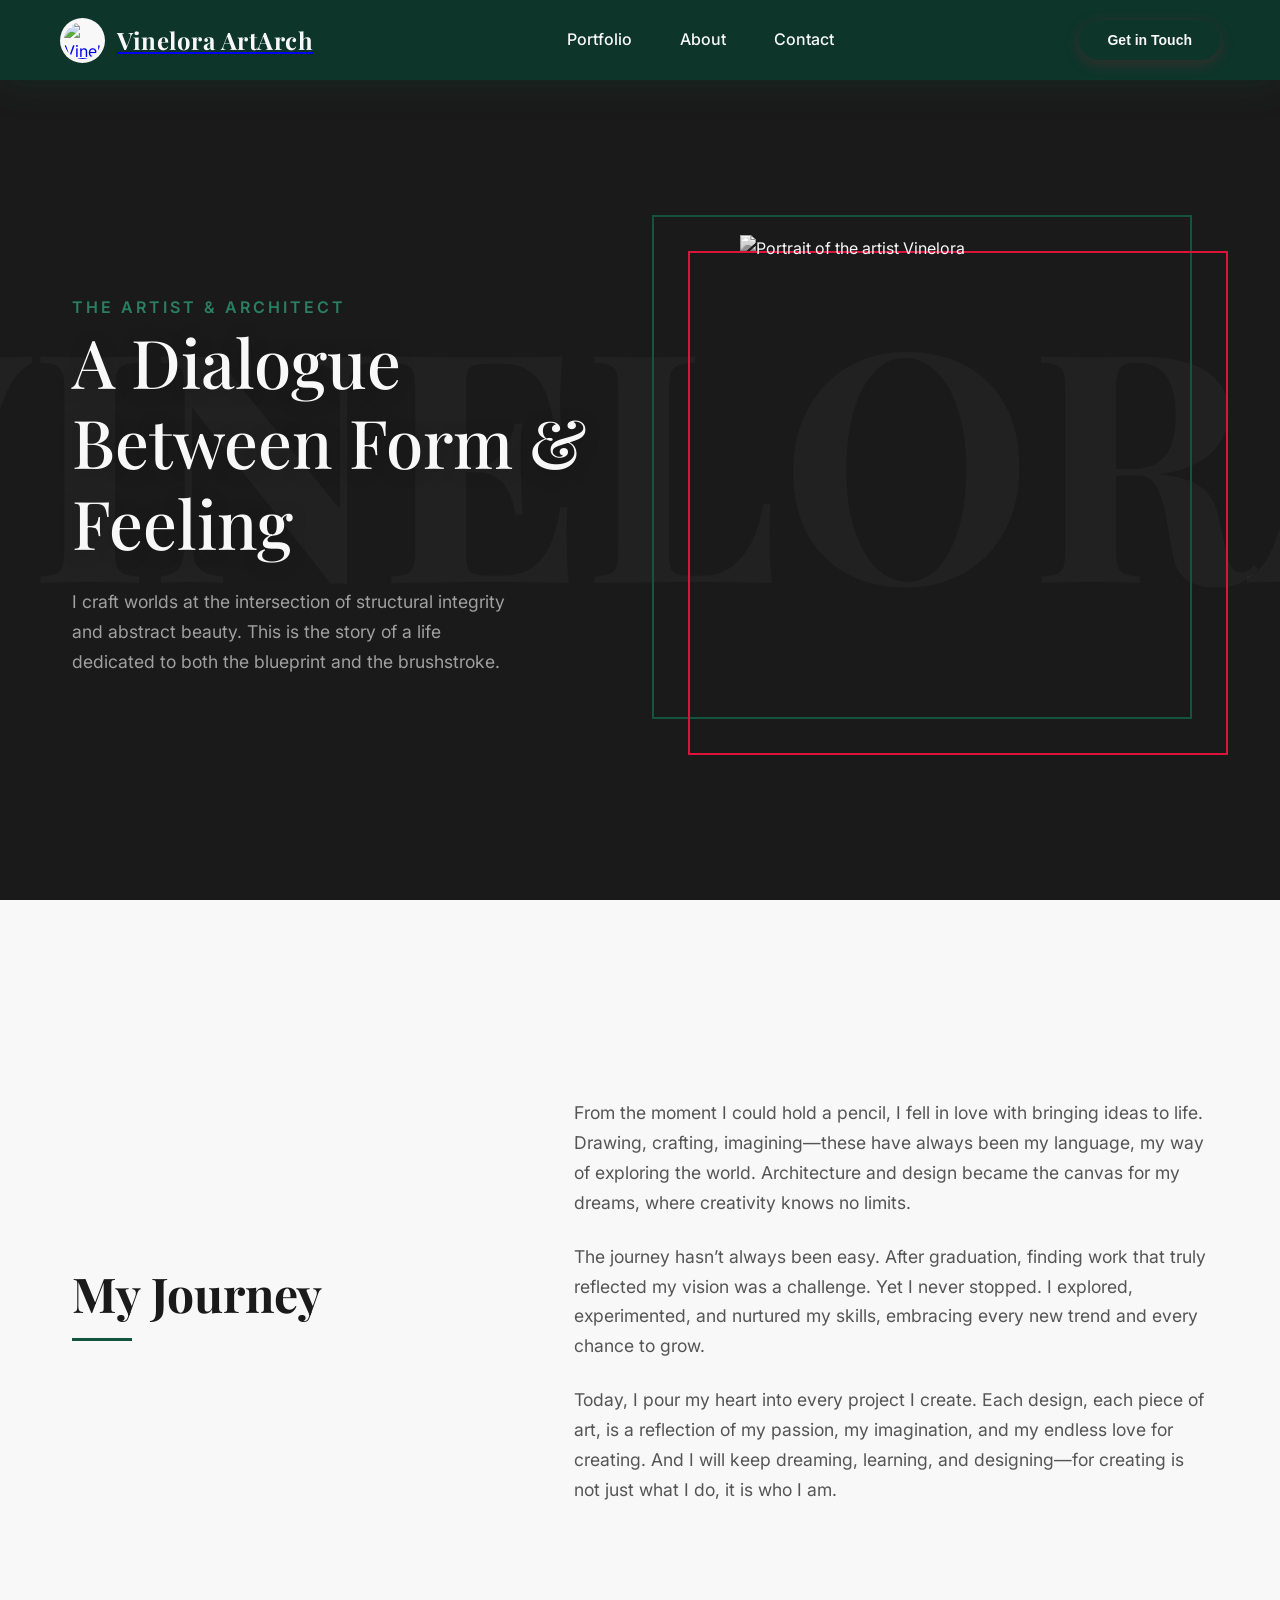
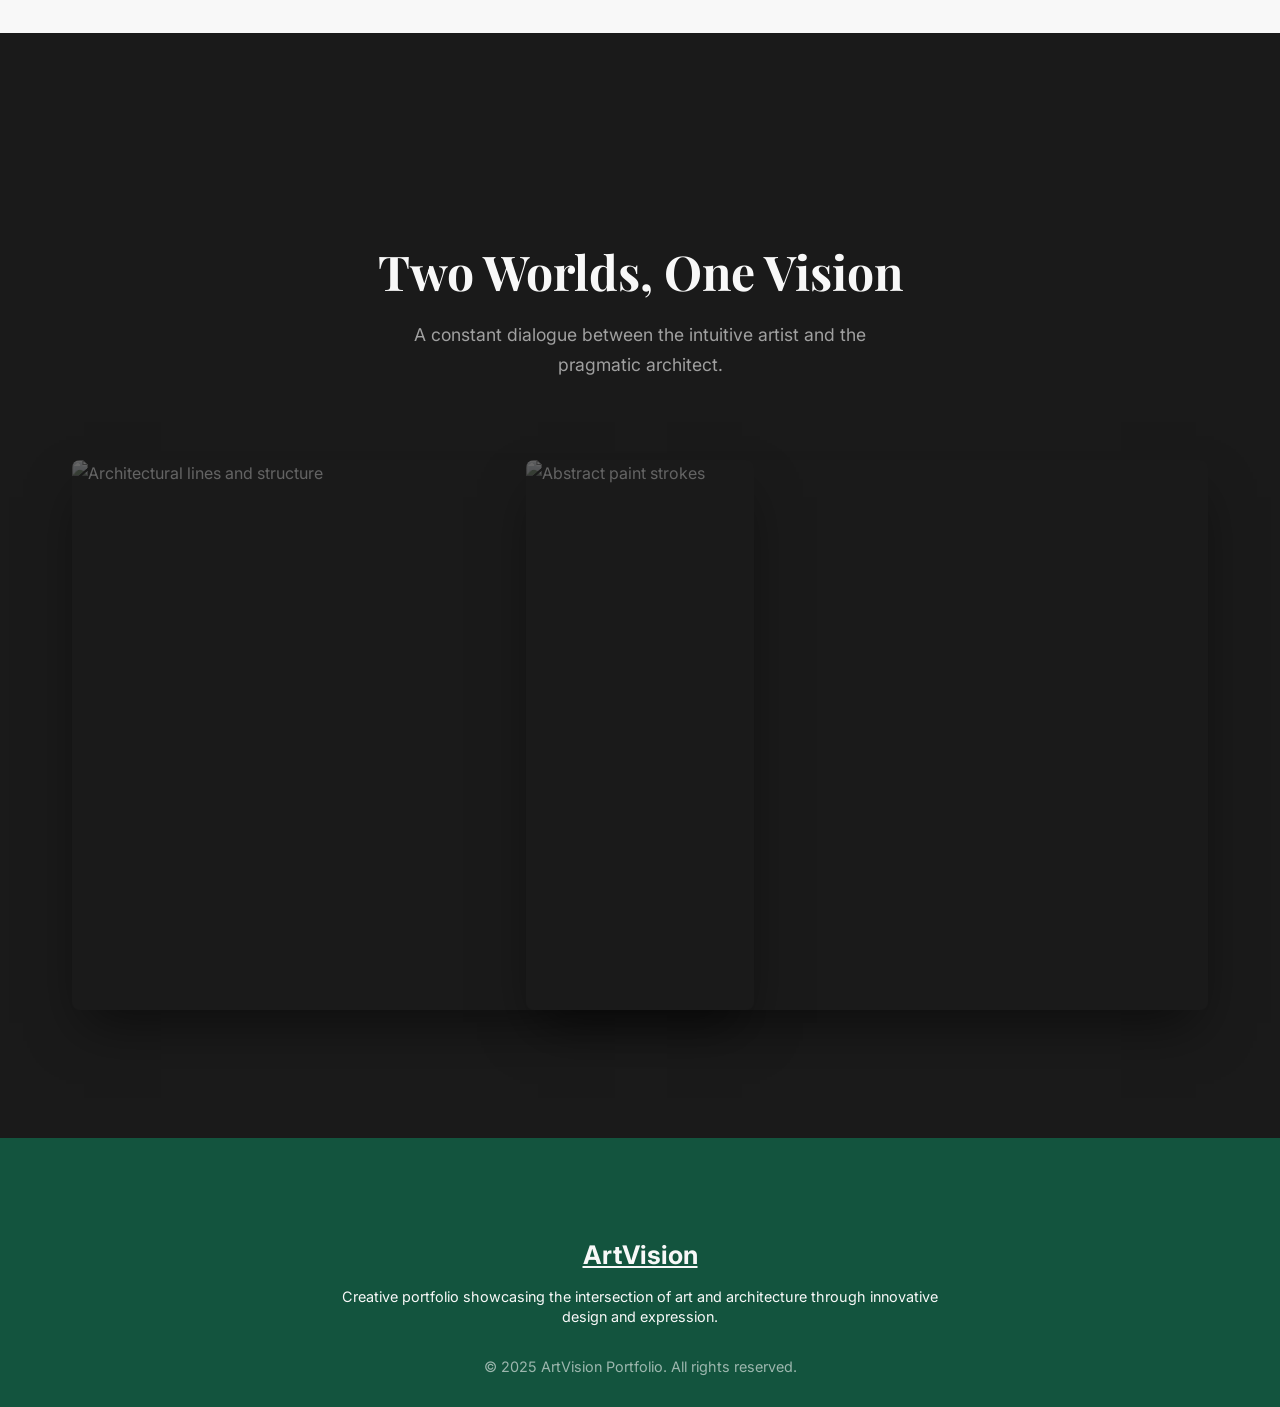
==== AboutPage.html @ 187bf1b3 "Initial commit" ====
<!DOCTYPE html>
<html lang="en">
<head>
    <meta charset="UTF-8">
    <meta name="viewport" content="width=device-width, initial-scale=1.0">
    <title>Vinelora - The Artist & Architect</title>
    <style>
        @import url('https://fonts.googleapis.com/css2?family=Playfair+Display:wght@500;700&family=Inter:wght@300;400;600&display=swap' );

        :root {
            --color-white: #f8f8f8;
            --color-dark-gray: #1a1a1a;
            --color-primary: #13543E;
            --color-accent: #dc143c;
            --color-light-accent: #2A7F62;
            --color-text-muted: #a0a0a0;
            --font-primary: 'Playfair Display', serif;
            --font-secondary: 'Inter', sans-serif;
        }

        * { margin: 0; padding: 0; box-sizing: border-box; }

        body {
            background-color: var(--color-dark-gray);
            color: var(--color-white);
            font-family: var(--font-secondary);
            line-height: 1.7;
            overflow-x: hidden;
        }

        .container {
            max-width: 1200px;
            margin: 0 auto;
            padding: 0 2rem;
            margin-top: 70px;
        }

        /* --- Animations --- */
        @keyframes slideInUp {
            from { opacity: 0; transform: translateY(50px); }
            to { opacity: 1; transform: translateY(0); }
        }
        @keyframes fadeIn {
            from { opacity: 0; }
            to { opacity: 1; }
        }

        /* --- Hero Section --- */
        .hero-section {
            min-height: 100vh;
            display: flex;
            align-items: center;
            position: relative;
            padding: 6rem 0;
            overflow: hidden;
        }

        .hero-background-text {
            position: absolute;
            top: 50%;
            left: 50%;
            transform: translate(-50%, -50%);
            font-family: var(--font-primary);
            font-size: 25vw;
            font-weight: 700;
            color: rgba(255, 255, 255, 0.03);
            white-space: nowrap;
            user-select: none;
            z-index: 1;
        }

        .hero-content {
            display: grid;
            grid-template-columns: 1fr 1fr;
            align-items: center;
            gap: 4rem;
            position: relative;
            z-index: 2;
        }

        .hero-text {
            animation: slideInUp 1s cubic-bezier(0.25, 0.46, 0.45, 0.94);
        }

        .hero-text .subtitle {
            font-weight: 600;
            color: var(--color-light-accent);
            text-transform: uppercase;
            letter-spacing: 3px;
            margin-bottom: 1rem;
        }

        .hero-text h1 {
            font-family: var(--font-primary);
            font-size: 4.2rem;
            font-weight: 500;
            line-height: 1.2;
            margin-bottom: 1.5rem;
            text-shadow: 0 2px 20px rgba(0,0,0,0.2);
        }

        .hero-text .intro-paragraph {
            font-size: 1.1rem;
            color: var(--color-text-muted);
            max-width: 450px;
        }

        .hero-image-wrapper {
            position: relative;
            animation: fadeIn 1.5s ease-out;
        }

        .profile-image {
            width: 100%;
            max-width: 400px;
            height: 500px;
            object-fit: cover;
            filter: grayscale(1);
            transition: filter 0.5s ease, transform 0.5s ease;
            display: block;
            margin: 0 auto;
        }

        .hero-image-wrapper::before, .hero-image-wrapper::after {
            content: '';
            position: absolute;
            border: 2px solid var(--color-primary);
            transition: all 0.5s cubic-bezier(0.19, 1, 0.22, 1);
        }

        .hero-image-wrapper::before {
            width: 100%;
            height: 100%;
            top: -20px;
            left: -20px;
            z-index: -1;
        }

        .hero-image-wrapper::after {
            width: 100%;
            height: 100%;
            bottom: -20px;
            right: -20px;
            border-color: var(--color-accent);
            z-index: -1;
        }

        .hero-image-wrapper:hover .profile-image {
            filter: grayscale(0);
        }
        .hero-image-wrapper:hover::before {
            transform: translate(10px, 10px);
        }
        .hero-image-wrapper:hover::after {
            transform: translate(-10px, -10px);
        }

        /* --- Biography Section --- */
        .bio-section {
            padding: 8rem 0;
            background-color: var(--color-white);
            color: var(--color-dark-gray);
        }

        .bio-content {
            display: grid;
            grid-template-columns: 1fr 1.5fr;
            gap: 5rem;
            align-items: center;
        }

        .bio-content h2 {
            font-family: var(--font-primary);
            font-size: 3rem;
            line-height: 1.3;
            position: relative;
            padding-bottom: 1rem;
        }
        
        .bio-content h2::after {
            content: '';
            position: absolute;
            bottom: 0;
            left: 0;
            width: 60px;
            height: 3px;
            background: var(--color-primary);
        }

        .bio-text p {
            margin-bottom: 1.5rem;
            font-size: 1.1rem;
            color: #555;
        }
        .bio-text p:last-child { margin-bottom: 0; }

        .highlight {
            font-weight: 600;
            color: var(--color-primary);
            font-style: italic;
        }

        /* --- Dual Identity Section - Redesigned --- */
        .dual-identity-section {
            padding: 8rem 0;
            background-color: var(--color-dark-gray);
            position: relative;
            overflow: hidden;
        }

        .title-wrapper {
            text-align: center;
            margin-bottom: 5rem;
        }

        .section-title {
            font-family: var(--font-primary);
            font-size: 3rem;
            font-weight: 700;
            color: var(--color-white);
            margin-bottom: 0.5rem;
        }

        .section-subtitle {
            font-size: 1.1rem;
            color: var(--color-text-muted);
            max-width: 500px;
            margin: 0 auto;
        }

        .identity-grid {
            display: grid;
            grid-template-columns: 1fr 1fr;
            gap: 0; /* No gap to allow overlap */
            position: relative;
            height: 550px; /* Fixed height for positioning */
            align-items: center;
        }

        .identity-card {
            position: absolute;
            width: 60%; /* Cards are wider than their column to force overlap */
            height: 100%;
            border-radius: 8px;
            overflow: hidden;
            box-shadow: 0 25px 50px -12px rgba(0, 0, 0, 0.5);
            transition: transform 0.6s cubic-bezier(0.22, 1, 0.36, 1), 
                        width 0.6s cubic-bezier(0.22, 1, 0.36, 1);
            display: flex;
            align-items: flex-end;
        }

        .architect-card {
            left: 0;
            z-index: 2;
        }

        .artist-card {
            right: 0;
            z-index: 1;
        }

        .card-background {
            position: absolute;
            top: 0;
            left: 0;
            width: 100%;
            height: 100%;
        }

        .card-background img {
            width: 100%;
            height: 100%;
            object-fit: cover;
            filter: grayscale(80%) brightness(0.4);
            transition: filter 0.5s ease, transform 0.8s ease;
        }

        .card-content {
            position: relative;
            z-index: 3;
            padding: 2.5rem;
            color: var(--color-white);
            transform: translateY(20px);
            opacity: 0;
            transition: transform 0.6s ease 0.2s, opacity 0.6s ease 0.2s;
        }

        .card-icon {
            font-size: 2.5rem;
            margin-bottom: 1rem;
        }

        .card-title {
            font-family: var(--font-primary);
            font-size: 2rem;
            margin-bottom: 0.75rem;
        }

        .card-description {
            font-size: 1rem;
            line-height: 1.6;
            color: rgba(255, 255, 255, 0.8);
        }
.card-icon img {
    width: 50px;       /* حجم مناسب */
    height: 50px;
    object-fit: contain;
    filter: invert(100%) sepia(0%) saturate(0%) hue-rotate(0deg) brightness(100%) contrast(100%);
    /* هذا يجعل أيقونات ملونة تتماشى مع الخلفية الداكنة */
}


        /* --- Hover Interactions for Dual Identity Section --- */
        .identity-grid:hover .identity-card {
            width: 50%; /* On hover, cards retract to their natural grid space */
        }

        .identity-card:hover {
            width: 65% !important; /* The hovered card expands */
            transform: scale(1.05);
            z-index: 10;
        }

        .identity-card:hover .card-background img {
            filter: grayscale(20%) brightness(0.6);
            transform: scale(1.1);
        }

        .identity-card:hover .card-content {
            transform: translateY(0);
            opacity: 1;
        }

        /* --- Responsive Design --- */
        @media (max-width: 1024px) {
            .hero-content { grid-template-columns: 1fr; text-align: center; }
            .hero-text .intro-paragraph { margin: 0 auto 2rem auto; }
            .bio-content { grid-template-columns: 1fr; text-align: center; }
            .bio-content h2::after { left: 50%; transform: translateX(-50%); }
        }
        @media (max-width: 992px) {
            .identity-grid {
                grid-template-columns: 1fr;
                height: auto; /* Auto height for stacking */
                gap: 2rem;
            }
            .identity-card {
                position: relative;
                width: 100% !important; /* Full width on mobile */
                height: 450px;
                transform: none !important;
            }
            .architect-card, .artist-card {
                left: auto;
                right: auto;
            }
            .card-content {
                opacity: 1; /* Always visible on mobile */
                transform: translateY(0);
                background: linear-gradient(to top, rgba(0,0,0,0.8) 20%, transparent 100%);
            }
            .identity-grid:hover .identity-card, .identity-card:hover {
                transform: scale(1.02) !important;
            }
        }
        @media (max-width: 768px) {
            .container { padding: 0 1.5rem; }
            .hero-text h1 { font-size: 3rem; }
            .bio-section, .dual-identity-section { padding: 5rem 0; }
            .bio-content { gap: 3rem; }
            .bio-content h2 { font-size: 2.5rem; }
            .section-title { font-size: 2.5rem; }
        }
/* --- Header Section --- */
#site-header {
    background: rgba(12, 59, 46, 0.85); /* Dark Green with transparency */
    backdrop-filter: blur(12px);
    -webkit-backdrop-filter: blur(12px);
    box-shadow: 0 8px 32px rgba(19, 84, 62, 0.2);
    position: fixed;
    top: 0;
    width: 100%;
    z-index: 1000;
    transition: all 0.4s cubic-bezier(0.4, 0, 0.2, 1);
}

.nav-container {
    max-width: 1200px;
    margin: 0 auto;
    padding: 0 20px;
    display: flex;
    align-items: center;
    justify-content: space-between;
    height: 80px;
    position: relative;
}

/* --- Logo Styles --- */
.logo {
    display: flex;
    align-items: center;
    cursor: pointer;
    transition: transform 0.3s ease;
    gap: 12px;
}

.logo:hover {
    transform: scale(1.05);
}

.logo-img {
    width: 45px;
    height: 45px;
    border-radius: 50%;
    object-fit: cover;
    border: 2px solid var(--color-beige-gold);
    background: var(--color-white);
    padding: 4px;
}

.logo span {
    font-family: "Playfair Display", serif;
    font-size: 24px;
    font-weight: 700;
    color: var(--color-white);
    letter-spacing: 0.5px;
}

/* --- Desktop Navigation --- */
nav ul {
    list-style: none;
    display: flex;
    gap: 40px;
}

nav ul li a {
    text-decoration: none;
    color: var(--color-white);
    font-weight: 500;
    font-size: 16px;
    padding: 8px 0;
    transition: color 0.3s ease;
    position: relative;
    display: flex;
    align-items: center;
    gap: 8px;
}

nav ul li a::after {
    content: "";
    position: absolute;
    bottom: -5px;
    left: 0;
    width: 0;
    height: 2px;
    background: var(--color-beige-gold);
    transition: width 0.4s cubic-bezier(0.25, 0.8, 0.25, 1);
}

nav ul li a:hover {
    color: var(--color-beige-gold);
}

nav ul li a:hover::after {
    width: 100%;
}

nav ul li a i {
    color: var(--color-light-accent);
    transition: color 0.3s ease;
}

nav ul li a:hover i {
    color: var(--color-beige-gold);
}

/* --- CTA Button --- */
.cta-btn {
    background: var(--color-beige-gold);
    color: var(--color-white);
    border: 2px solid var(--color-beige-gold);
    padding: 12px 28px;
    border-radius: 50px;
    font-weight: bold;
    cursor: pointer;
    transition: all 0.3s ease;
    font-size: 14px;
    box-shadow: 0 4px 15px rgba(220, 20, 60, 0.2);
}

.cta-btn:hover {
    background: transparent;
    color: var(--color-beige-gold);
    transform: translateY(-2px);
    box-shadow: 0 8px 20px rgba(220, 20, 60, 0.3);
}

/* --- Burger & Mobile Menu --- */
.burger-menu {
    display: none;
    flex-direction: column;
    cursor: pointer;
    gap: 5px;
}

.burger-line {
    width: 28px;
    height: 3px;
    background-color: var(--color-white);
    border-radius: 3px;
    transition: all 0.3s ease-in-out;
}

.burger-menu.active .burger-line:nth-child(1) {
    transform: rotate(45deg) translate(6px, 6px);
}
.burger-menu.active .burger-line:nth-child(2) {
    opacity: 0;
}
.burger-menu.active .burger-line:nth-child(3) {
    transform: rotate(-45deg) translate(6px, -6px);
}

.mobile-menu {
    position: fixed;
    top: 80px;
    left: 0;
    width: 100%;
    height: calc(100vh - 80px);
    background: rgba(12, 59, 46, 0.98);
    backdrop-filter: blur(15px);
    -webkit-backdrop-filter: blur(15px);
    display: flex;
    flex-direction: column;
    align-items: center;
    justify-content: center;
    transform: translateX(100%);
    opacity: 0;
    visibility: hidden;
    transition: all 0.4s cubic-bezier(0.86, 0, 0.07, 1);
    z-index: 999;
}

.mobile-menu.active {
    transform: translateX(0);
    opacity: 1;
    visibility: visible;
}

.mobile-menu ul {
    list-style: none;
    flex-direction: column;
    gap: 20px;
    padding: 0;
    text-align: center;
}

.mobile-menu ul li a {
    color: var(--color-white);
    text-decoration: none;
    font-size: 24px;
    font-weight: 500;
    padding: 15px 30px;
    display: flex;
    align-items: center;
    gap: 12px;
    transition: color 0.3s ease;
}

.mobile-menu ul li a:hover {
    color: var(--color-beige-gold);
}

.mobile-cta {
    margin-top: 40px;
}

/* --- Responsive Design --- */
@media (max-width: 768px) {
    nav,
    .cta-btn {
        display: none;
    }
    .burger-menu {
        display: flex;
    }
    .logo span {
        font-size: 22px;
    }
}

        /* Content for demo */
        .content {
            margin-top: 150px;
            padding: 40px 20px;
            text-align: center;
            max-width: 1200px;
            margin-left: auto;
            margin-right: auto;
        }

        .content h1 {
            font-size: 3rem;
            background: linear-gradient(135deg, var(--color-dark-accent), var(--color-beige-gold));
            -webkit-background-clip: text;
            -webkit-text-fill-color: transparent;
            background-clip: text;
            margin-bottom: 20px;
            font-family: "Playfair Display", serif;
        }

        .content p {
            font-size: 1.2rem;
            color: #5a6d75;
            line-height: 1.6;
            max-width: 800px;
            margin: 0 auto 30px;
        }

        .art-showcase {
            display: flex;
            flex-wrap: wrap;
            justify-content: center;
            gap: 20px;
            margin-top: 40px;
        }

        .art-item {
            width: 250px;
            height: 300px;
            background: linear-gradient(45deg, var(--color-light-accent), var(--color-coral));
            border-radius: 10px;
            overflow: hidden;
            position: relative;
            box-shadow: 0 10px 20px rgba(0,0,0,0.1);
            transition: transform 0.3s ease;
        }

        .art-item:hover {
            transform: translateY(-10px);
        }

        .art-item:nth-child(2) {
            background: linear-gradient(45deg, var(--color-beige-gold), #b8860b);
        }

        .art-item:nth-child(3) {
            background: linear-gradient(45deg, var(--color-dark-accent), #2F4F4F);
        }

        .art-item::before {
            content: "عمل فني";
            position: absolute;
            bottom: 0;
            width: 100%;
            background: rgba(0, 0, 0, 0.7);
            color: white;
            padding: 10px;
            text-align: center;
            font-weight: 500;
        }
        
        /* الفن والتميز section */
        .excellence {
            background: linear-gradient(to bottom, #f8f8f8, #e6e6e6);
            padding: 60px 20px;
            margin-top: 60px;
            text-align: center;
        }
        
        .excellence h2 {
            font-family: "Playfair Display", serif;
            font-size: 2.5rem;
            color: var(--color-dark-accent);
            margin-bottom: 30px;
        }
        
        .features {
            display: flex;
            flex-wrap: wrap;
            justify-content: center;
            gap: 30px;
            max-width: 1200px;
            margin: 0 auto;
        }
        
        .feature {
            background: white;
            border-radius: 10px;
            padding: 30px;
            width: 300px;
            box-shadow: 0 5px 15px rgba(0,0,0,0.1);
            transition: transform 0.3s ease;
        }
        
        .feature:hover {
            transform: translateY(-10px);
        }
        
        .feature i {
            font-size: 2.5rem;
            color: var(--color-beige-gold);
            margin-bottom: 20px;
        }
        
        .feature h3 {
            color: var(--color-dark-accent);
            margin-bottom: 15px;
        }
        
        .feature p {
            color: #5a6d75;
            font-size: 1rem;
        }
     /* ========================================================= */
/* Footer */
footer {
  background:var(--color-primary);
  color: var(--color-white);
  padding: 25px 0 15px; /* قللت البادينغ */
  text-align: center;
}

.footer-content {
  max-width: 800px;
  margin: 0 auto;
  padding: 0 15px;
}

.footer-logo {;
  font-size: 1.6rem; /* أصغر شوي */
  font-weight: 700;
  color: var(--color-beige-gold);
  margin-bottom: 10px;
  display: block;
}

.footer-content p {
  font-size: 0.9rem;
  line-height: 1.4;
  margin: 0 auto 15px; /* قللت المسافة */
  max-width: 600px;
}

.footer-links {
  display: flex;
  justify-content: center;
  gap: 15px;
  margin: 15px 0;
}

.footer-links a {
  color: var(--color-white);
  font-size: 1.1rem;
  transition: color 0.3s ease;
}

.footer-links a:hover {
  color: var(--color-beige-gold);
}

.copyright {
  margin-top: 10px;
  color: rgba(248, 248, 248, 0.6);
  font-size: 0.8rem;
}

/* Responsive */
@media (max-width: 768px) {
  .footer-logo {
    font-size: 1.4rem;
  }
  .footer-content p {
    font-size: 0.85rem;
  }
      .subtitle {
        font-size: 1.1rem;
        padding: 0 20px;
        margin-top: 15px;
    }
}
@media (max-width: 1024px) {
    .subtitle {
        white-space: normal; /* يسمح بالانتقال لسطرين على التابلت */
        line-height: 1.6;
    }
}
@media (max-width: 480px) {
  .footer-logo {
    font-size: 1.2rem;
  }
  .footer-links {
    flex-wrap: wrap;
    gap: 10px;
  }
     .subtitle {
        font-size: 1rem;
    }
}


    </style>
</head>
<body>
    <header id="site-header">
      <div class="nav-container">
        <!-- Logo -->
     <a href="/index.html" class="logo">
  <img
    class="logo-img"
    src="/images/upeCQf0mTnmn12zeUoggLA.png"
    alt="Vinelora Logo"
  />
  <span>Vinelora ArtArch</span>
</a>

        <!-- Desktop Navigation -->
        <nav>
          <ul>
            <li>
              <a href="#portfolio"><i class="fas fa-briefcase"></i> Portfolio</a>
            </li>
            <li>
              <a href="/AboutPage.html"><i class="fas fa-user"></i> About</a>
            </li>
            <li>
              <a href="/contact.html"><i class="fas fa-envelope"></i> Contact</a>
            </li>
          </ul>
        </nav>

        <!-- CTA Button -->
        <button class="cta-btn" onclick="scrollToSection('contact')">
          Get in Touch
        </button>

        <!-- Burger Menu (for mobile) -->
        <div class="burger-menu" onclick="toggleMobileMenu()">
          <div class="burger-line"></div>
          <div class="burger-line"></div>
          <div class="burger-line"></div>
        </div>

        <!-- Mobile Menu -->
        <div class="mobile-menu" id="mobileMenu">
          <ul>
            <li>
              <a href="#portfolio" onclick="closeMobileMenu()"
                ><i class="fas fa-briefcase"></i> Portfolio</a
              >
            </li>
            <li>
              <a href="/AboutPage.html" onclick="closeMobileMenu()"
                ><i class="fas fa-user"></i> About</a
              >
            </li>
            <li>
              <a href="/contact.html" onclick="closeMobileMenu()"
                ><i class="fas fa-envelope"></i> Contact</a
              >
            </li>
          </ul>
          <div class="mobile-cta">
            <button
              class="cta-btn"
              onclick="scrollToSection('contact'); closeMobileMenu();"
            >
              Get in Touch
            </button>
          </div>
        </div>
      </div>
    </header>
    <!-- Hero Section -->
    <section class="hero-section">
        <div class="hero-background-text" aria-hidden="true">VINELORA</div>
        <div class="container">
            <div class="hero-content">
                <div class="hero-text">
                    <span class="subtitle">The Artist & Architect</span>
                    <h1>A Dialogue Between Form & Feeling</h1>
                    <p class="intro-paragraph">
                        I craft worlds at the intersection of structural integrity and abstract beauty. This is the story of a life dedicated to both the blueprint and the brushstroke.
                    </p>
                </div>
                <div class="hero-image-wrapper">
                    <img src="https://res.cloudinary.com/dj4k75lkt/image/upload/v1760308200/aboutPAGE_akpkik.png" alt="Portrait of the artist Vinelora" class="profile-image">
                </div>
            </div>
        </div>
    </section>

    <!-- Biography Section -->
  <section class="bio-section">
    <div class="container">
        <div class="bio-content">
            <h2>My Journey</h2>
            <div class="bio-text">
                <p>From the moment I could hold a pencil, I fell in love with bringing ideas to life. Drawing, crafting, imagining—these have always been my language, my way of exploring the world. Architecture and design became the canvas for my dreams, where creativity knows no limits.</p>
                <p>The journey hasn’t always been easy. After graduation, finding work that truly reflected my vision was a challenge. Yet I never stopped. I explored, experimented, and nurtured my skills, embracing every new trend and every chance to grow.</p>
                <p>Today, I pour my heart into every project I create. Each design, each piece of art, is a reflection of my passion, my imagination, and my endless love for creating. And I will keep dreaming, learning, and designing—for creating is not just what I do, it is who I am.</p>
            </div>
        </div>
    </div>
</section>

    <!-- Dual Identity Section - Redesigned -->
    <section class="dual-identity-section">
        <div class="container">
            <div class="title-wrapper">
                <h2 class="section-title">Two Worlds, One Vision</h2>
                <p class="section-subtitle">A constant dialogue between the intuitive artist and the pragmatic architect.</p>
            </div>

            <div class="identity-grid">
                <!-- The Architect Card -->
                <div class="identity-card architect-card">
                    <div class="card-background">
                        <img src="https://res.cloudinary.com/dj4k75lkt/image/upload/v1760211252/ad_ykw2kl.jpg" alt="Architectural lines and structure">
                    </div>
                    <div class="card-content">
<div class="card-icon">
    <img src="https://res.cloudinary.com/dj4k75lkt/image/upload/v1760308208/drawing_yre1wc.png" alt="Architect Icon" />
</div>          
          <h3 class="card-title">The Architect</h3>
                        <p class="card-description">Driven by purpose and precision. I build worlds from blueprints, shaping environments that serve, shelter, and inspire. Every line has intent; every space tells a story of function and form.</p>
                    </div>
                </div>

                <!-- The Artist Card -->
                <div class="identity-card artist-card">
                    <div class="card-background">
                        <img src="https://res.cloudinary.com/dj4k75lkt/image/upload/v1760306767/IMG_20240101_155901_y6poqu.jpg" alt="Abstract paint strokes">
                    </div>
                    <div class="card-content">
<div class="card-icon">
    <img src="https://res.cloudinary.com/dj4k75lkt/image/upload/v1760308372/color-palette_ymhrnu.png" alt="Artist Icon" />
</div>                      <h3 class="card-title">The Artist</h3>
                        <p class="card-description">Guided by emotion and intuition. I explore the abstract landscapes of feeling through color, texture, and chaos. The canvas is a space of pure freedom, where rules bend and discovery is the goal.</p>
                    </div>
                </div>
            </div>
        </div>
    </section>


        <footer id="contact">
      <div class="container">
        <div class="footer-content">
          <a href="#" class="footer-logo">ArtVision</a>
          <p>
            Creative portfolio showcasing the intersection of art and
            architecture through innovative design and expression.
          </p>


          <div class="footer-links">
            <a href="https://www.instagram.com/tasneem_shehab/"><i class="fab fa-instagram"></i></a>
            <a href="https://www.facebook.com/rose.toto.9/"><i class="fab fa-facebook"></i></a>
            <a href="https://www.linkedin.com/in/tasneem-abu-shehab-024341148/"><i class="fab fa-linkedin"></i></a>
          </div>

          <p class="copyright">
            © 2025 ArtVision Portfolio. All rights reserved.
          </p>
        </div>
      </div>
    </footer>
    <script>
                // Header scroll effect
        window.addEventListener("scroll", function () {
            const header = document.getElementById("site-header");
            if (window.scrollY > 50) {
                header.classList.add("scrolled");
            } else {
                header.classList.remove("scrolled");
            }
        });

        // Mobile menu functions
        function toggleMobileMenu() {
            const burger = document.querySelector(".burger-menu");
            const mobileMenu = document.getElementById("mobileMenu");

            burger.classList.toggle("active");
            mobileMenu.classList.toggle("active");
        }

        function closeMobileMenu() {
            const burger = document.querySelector(".burger-menu");
            const mobileMenu = document.getElementById("mobileMenu");

            burger.classList.remove("active");
            mobileMenu.classList.remove("active");
        }

        // Close mobile menu when clicking outside
        document.addEventListener("click", function (event) {
            const burger = document.querySelector(".burger-menu");
            const mobileMenu = document.getElementById("mobileMenu");
            const isClickInsideNav = event.target.closest(".nav-container");

            if (!isClickInsideNav && mobileMenu.classList.contains("active")) {
                closeMobileMenu();
            }
        });

        // Smooth scroll for all navigation links
        document.querySelectorAll('a[href^="#"]').forEach((anchor) => {
            anchor.addEventListener("click", function (e) {
                e.preventDefault();
                const target = document.querySelector(this.getAttribute("href"));
                if (target) {
                    target.scrollIntoView({
                        behavior: "smooth",
                        block: "start",
                    });
                }
            });
        });

        function scrollToTop() {
            window.scrollTo({
                top: 0,
                behavior: "smooth",
            });
        }

    </script>
</body>
</html>
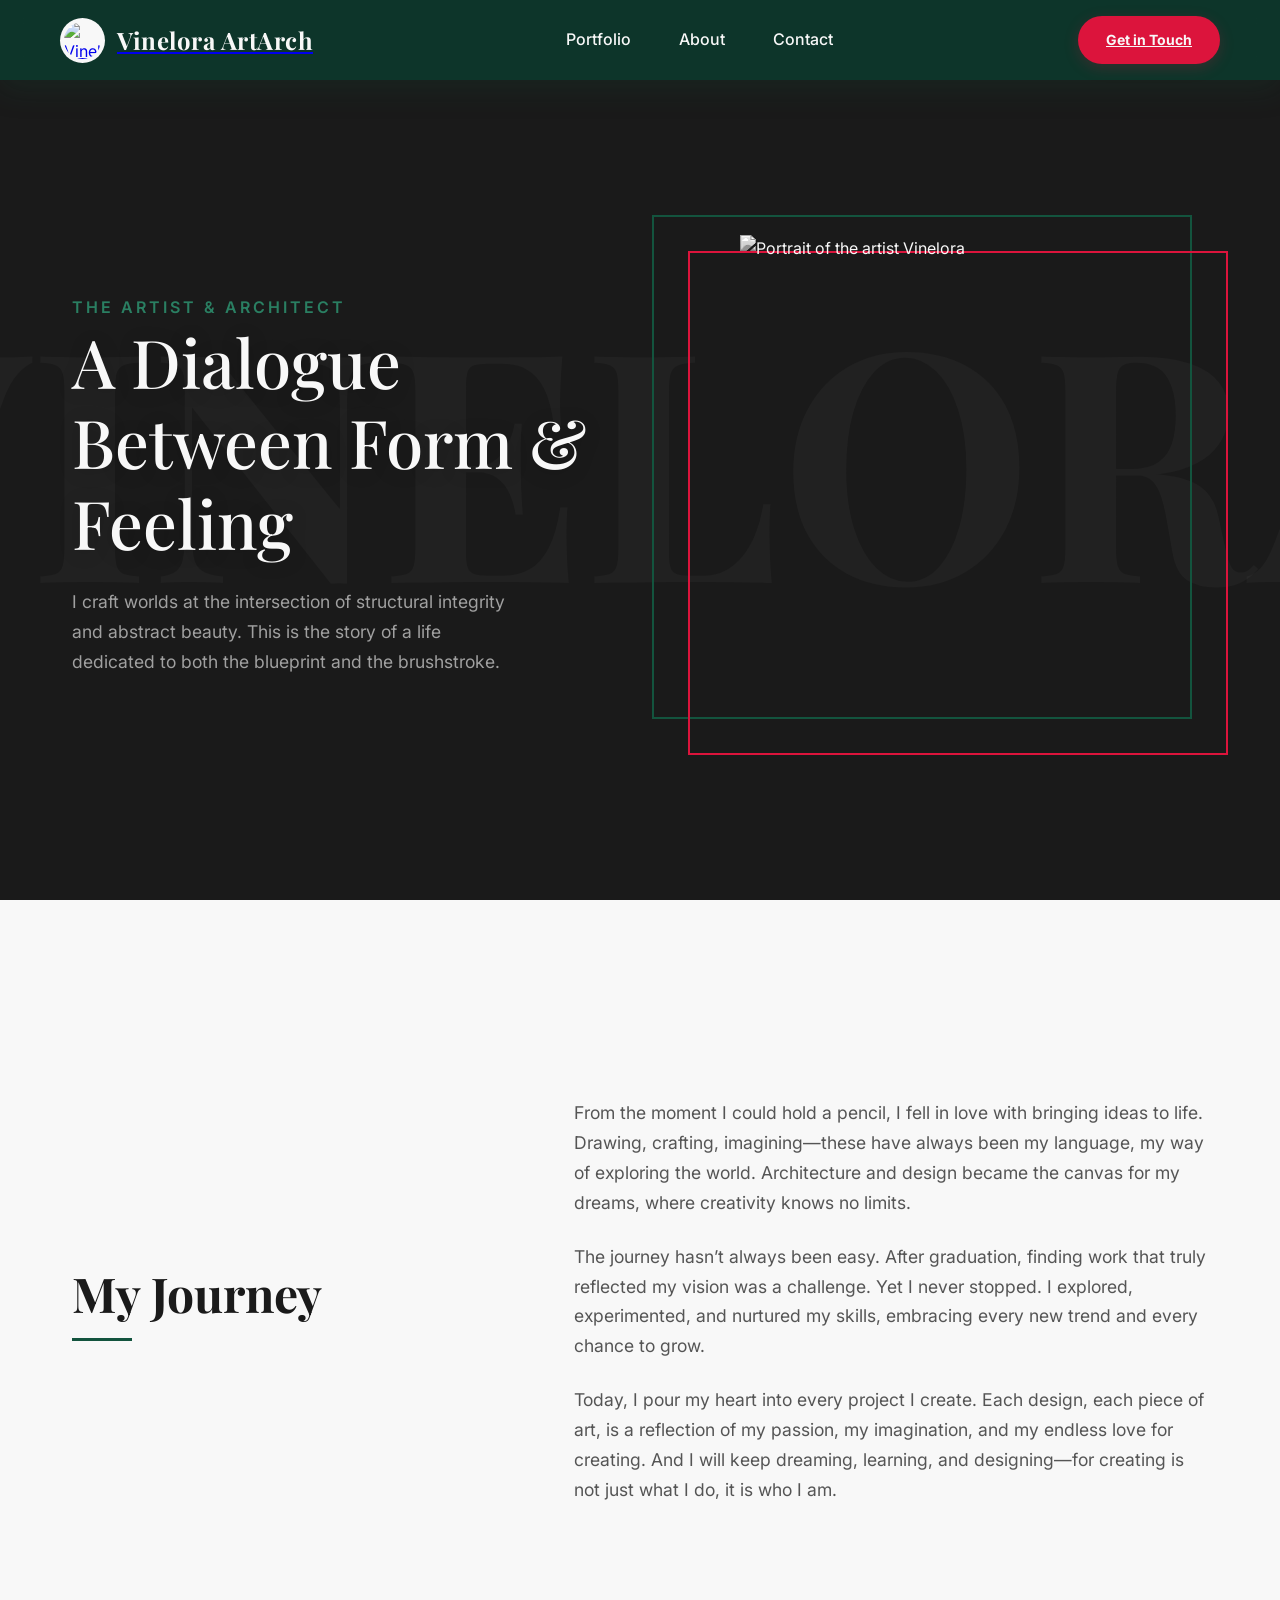
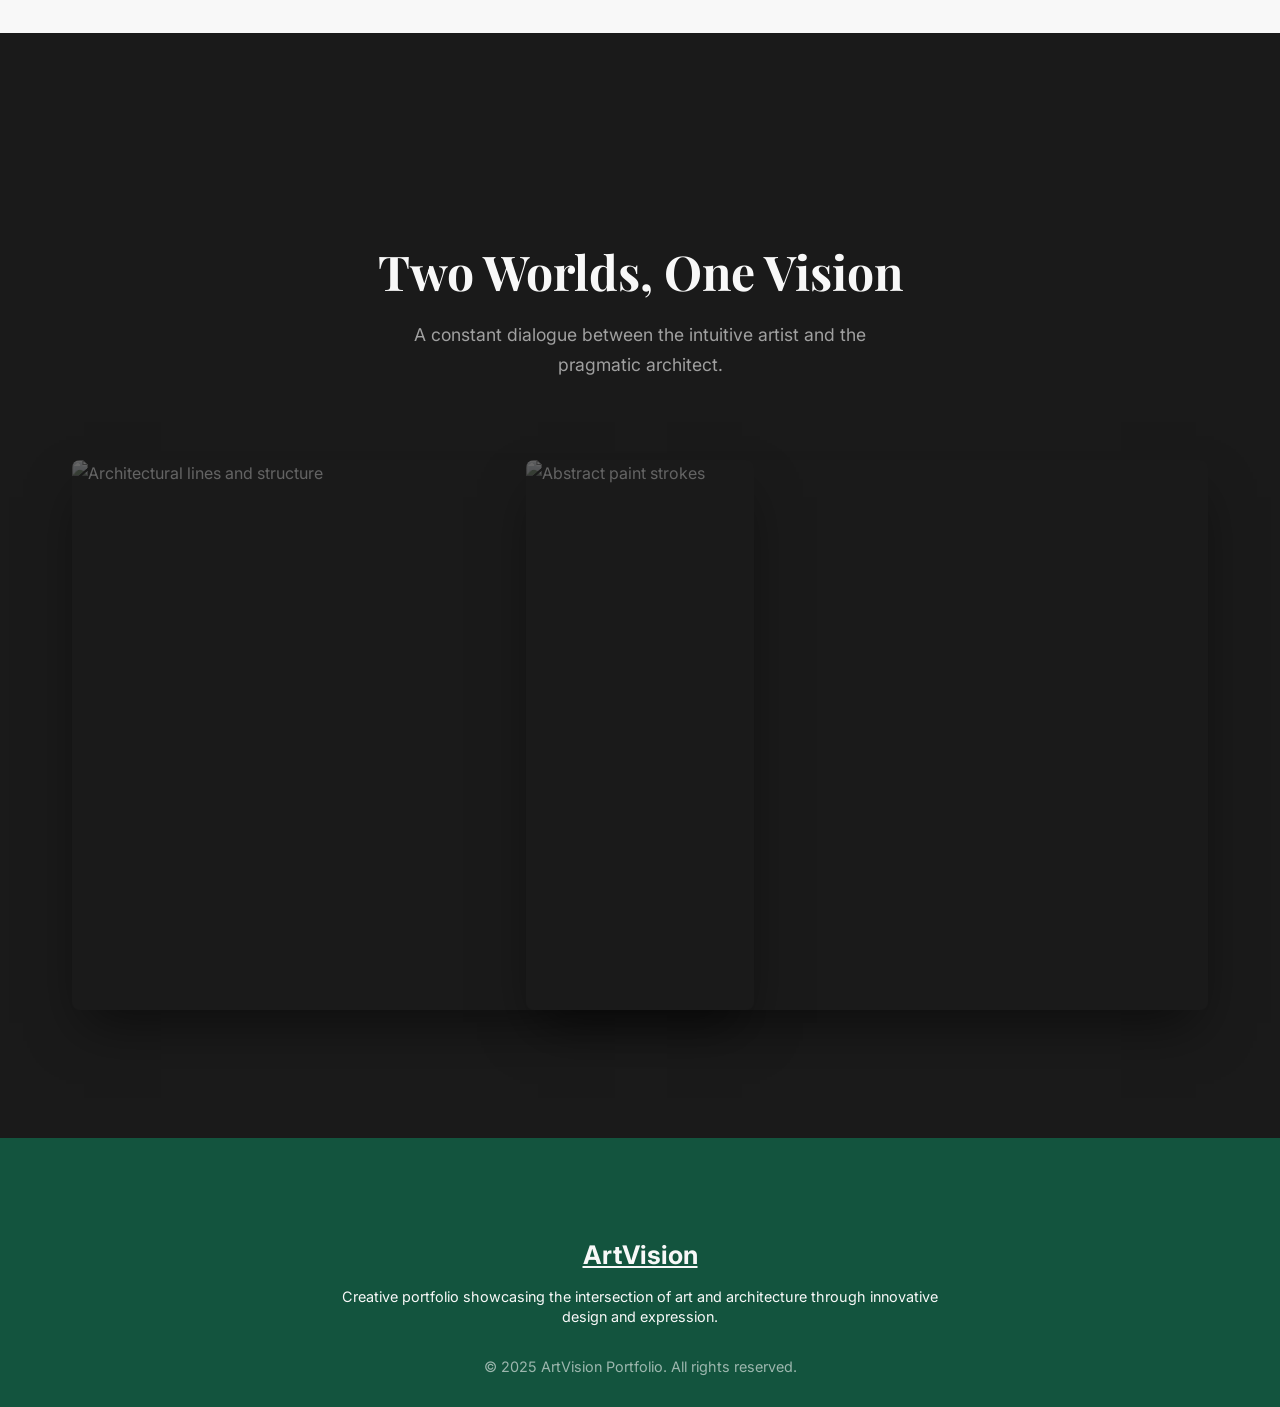
==== commit 44380d9d: "Initial commit" ====
--- a/AboutPage.html
+++ b/AboutPage.html
@@ -477,7 +477,7 @@
 
 /* --- CTA Button --- */
 .cta-btn {
-    background: var(--color-beige-gold);
+    background: var(--color-accent);
     color: var(--color-white);
     border: 2px solid var(--color-beige-gold);
     padding: 12px 28px;
@@ -491,6 +491,7 @@
 
 .cta-btn:hover {
     background: transparent;
+  border: 2px solid var(--color-accent) ;
     color: var(--color-beige-gold);
     transform: translateY(-2px);
     box-shadow: 0 8px 20px rgba(220, 20, 60, 0.3);
@@ -809,7 +810,7 @@
      <a href="/index.html" class="logo">
   <img
     class="logo-img"
-    src="/images/upeCQf0mTnmn12zeUoggLA.png"
+    src="https://res.cloudinary.com/dj4k75lkt/image/upload/v1760308204/upeCQf0mTnmn12zeUoggLA_jduicz.png"
     alt="Vinelora Logo"
   />
   <span>Vinelora ArtArch</span>
@@ -819,7 +820,7 @@
         <nav>
           <ul>
             <li>
-              <a href="#portfolio"><i class="fas fa-briefcase"></i> Portfolio</a>
+              <a href="/index.html"><i class="fas fa-briefcase"></i> Portfolio</a>
             </li>
             <li>
               <a href="/AboutPage.html"><i class="fas fa-user"></i> About</a>
@@ -831,9 +832,8 @@
         </nav>
 
         <!-- CTA Button -->
-        <button class="cta-btn" onclick="scrollToSection('contact')">
-          Get in Touch
-        </button>
+      <a href="contact.html" class="cta-btn" target="_blank">Get in Touch</a>
+
 
         <!-- Burger Menu (for mobile) -->
         <div class="burger-menu" onclick="toggleMobileMenu()">
@@ -846,7 +846,7 @@
         <div class="mobile-menu" id="mobileMenu">
           <ul>
             <li>
-              <a href="#portfolio" onclick="closeMobileMenu()"
+              <a href="/index.html" onclick="closeMobileMenu()"
                 ><i class="fas fa-briefcase"></i> Portfolio</a
               >
             </li>
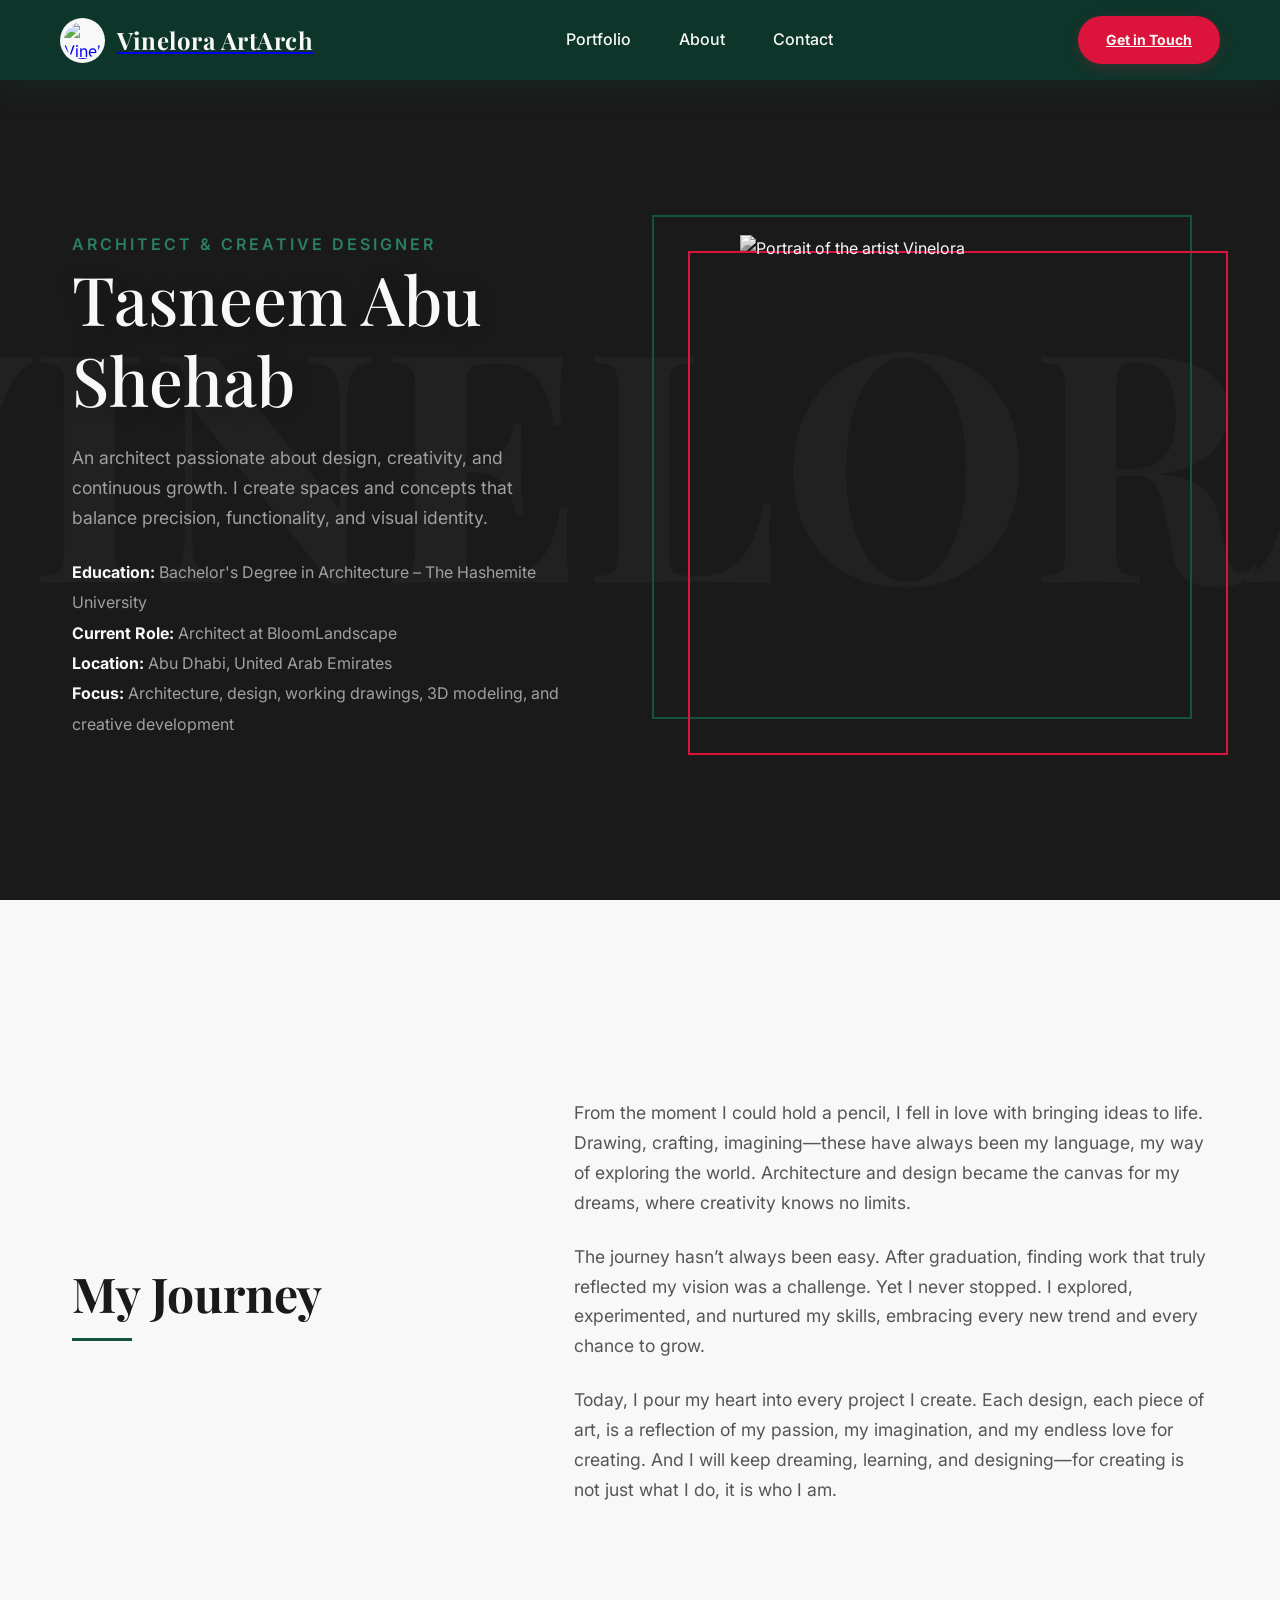
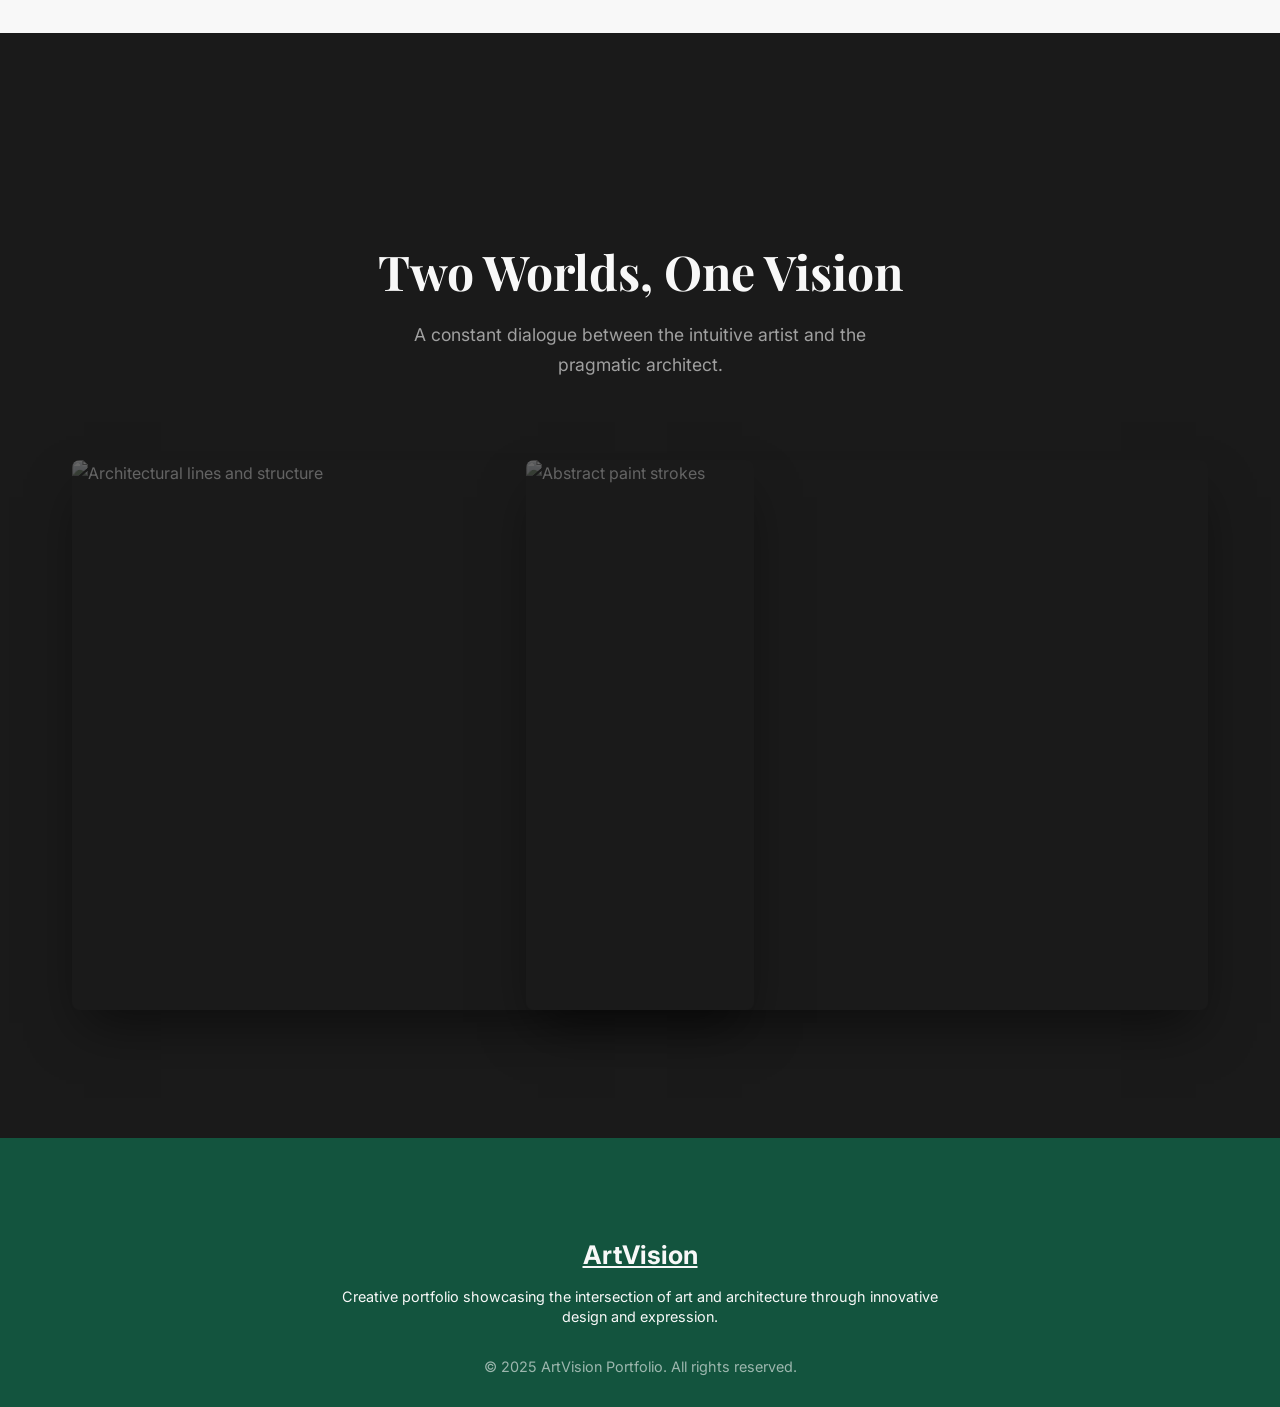
==== commit 6febdd75: "edit design" ====
--- a/AboutPage.html
+++ b/AboutPage.html
@@ -877,13 +877,21 @@
         <div class="hero-background-text" aria-hidden="true">VINELORA</div>
         <div class="container">
             <div class="hero-content">
-                <div class="hero-text">
-                    <span class="subtitle">The Artist & Architect</span>
-                    <h1>A Dialogue Between Form & Feeling</h1>
-                    <p class="intro-paragraph">
-                        I craft worlds at the intersection of structural integrity and abstract beauty. This is the story of a life dedicated to both the blueprint and the brushstroke.
-                    </p>
-                </div>
+             <div class="hero-text">
+    <span class="subtitle">Architect & Creative Designer</span>
+    <h1>Tasneem Abu Shehab</h1>
+
+    <p class="intro-paragraph">
+        An architect passionate about design, creativity, and continuous growth. I create spaces and concepts that balance precision, functionality, and visual identity.
+    </p>
+
+    <div class="hero-details" style="margin-top: 1.5rem; color: #a0a0a0; line-height: 1.9;">
+        <p><strong style="color:#f8f8f8;">Education:</strong> Bachelor's Degree in Architecture – The Hashemite University</p>
+        <p><strong style="color:#f8f8f8;">Current Role:</strong> Architect at BloomLandscape</p>
+        <p><strong style="color:#f8f8f8;">Location:</strong> Abu Dhabi, United Arab Emirates</p>
+        <p><strong style="color:#f8f8f8;">Focus:</strong> Architecture, design, working drawings, 3D modeling, and creative development</p>
+    </div>
+</div>
                 <div class="hero-image-wrapper">
                     <img src="https://res.cloudinary.com/dj4k75lkt/image/upload/v1760308200/aboutPAGE_akpkik.png" alt="Portrait of the artist Vinelora" class="profile-image">
                 </div>
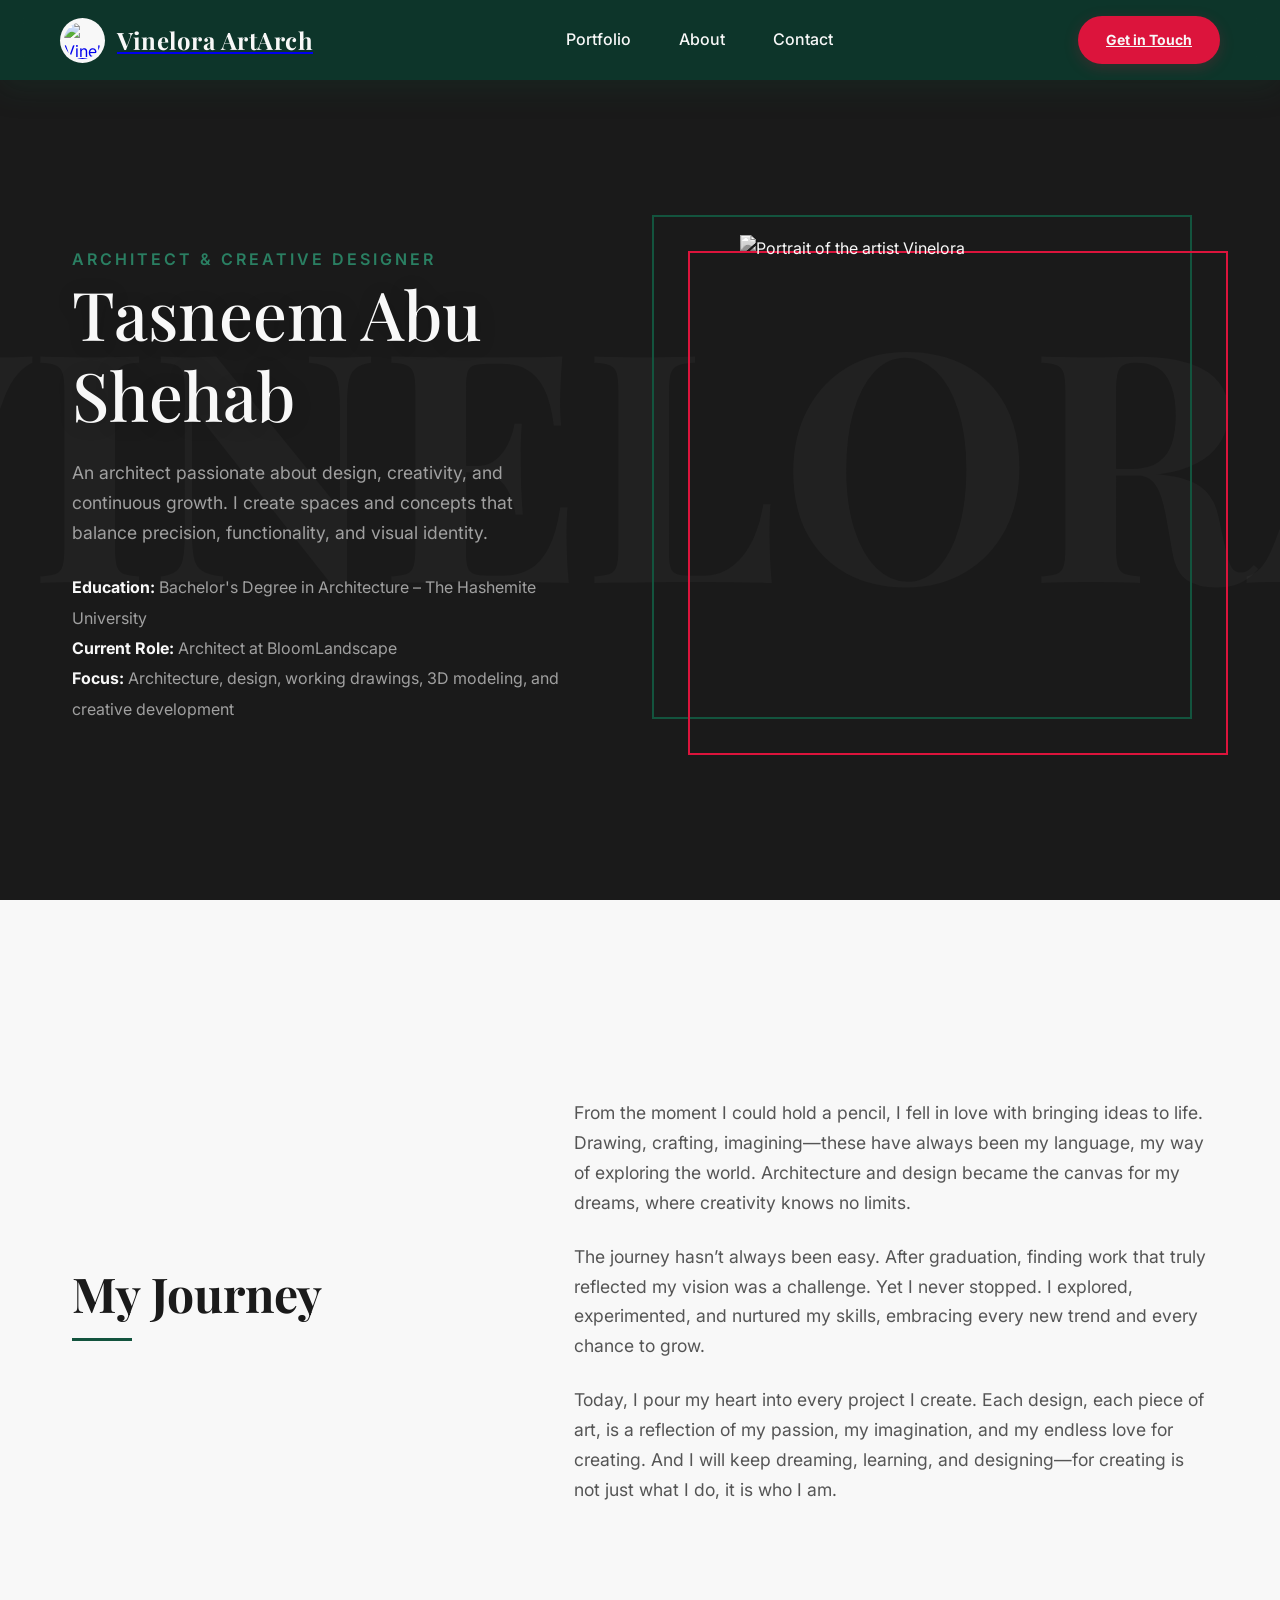
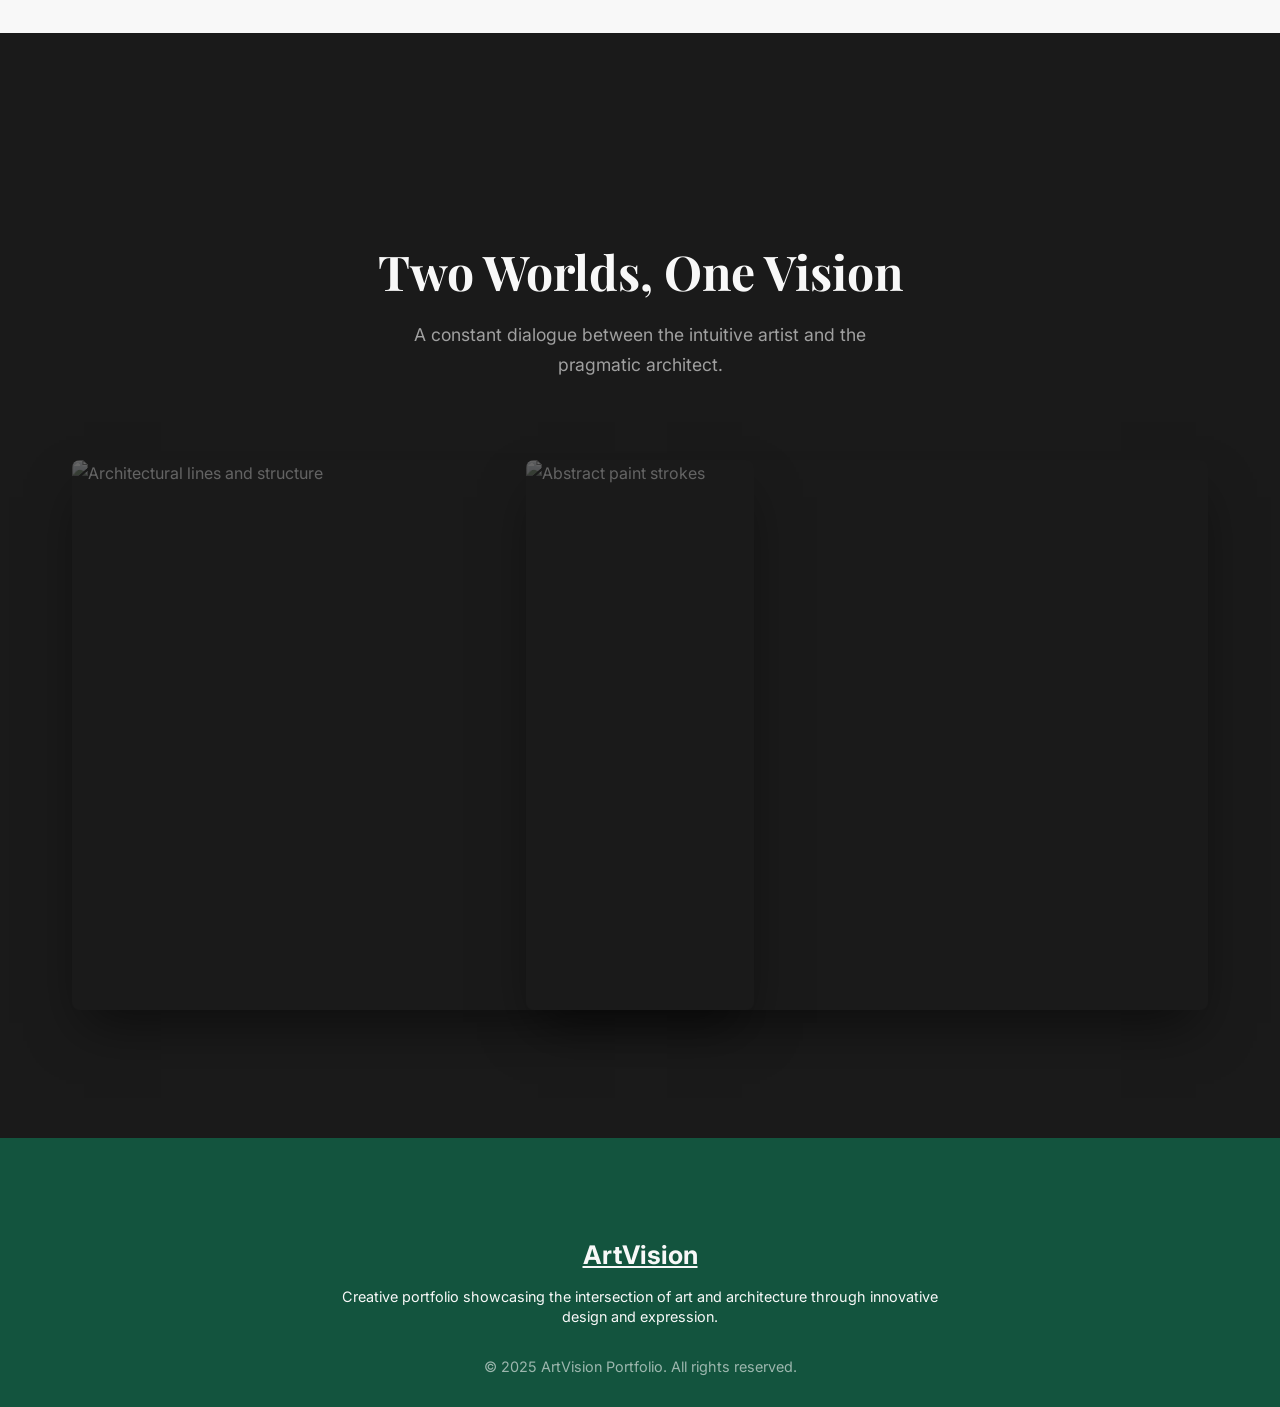
==== commit 9055911e: "edit design" ====
--- a/AboutPage.html
+++ b/AboutPage.html
@@ -888,7 +888,7 @@
     <div class="hero-details" style="margin-top: 1.5rem; color: #a0a0a0; line-height: 1.9;">
         <p><strong style="color:#f8f8f8;">Education:</strong> Bachelor's Degree in Architecture – The Hashemite University</p>
         <p><strong style="color:#f8f8f8;">Current Role:</strong> Architect at BloomLandscape</p>
-        <p><strong style="color:#f8f8f8;">Location:</strong> Abu Dhabi, United Arab Emirates</p>
+        <!-- <p><strong style="color:#f8f8f8;">Location:</strong> Abu Dhabi, United Arab Emirates</p> -->
         <p><strong style="color:#f8f8f8;">Focus:</strong> Architecture, design, working drawings, 3D modeling, and creative development</p>
     </div>
 </div>
